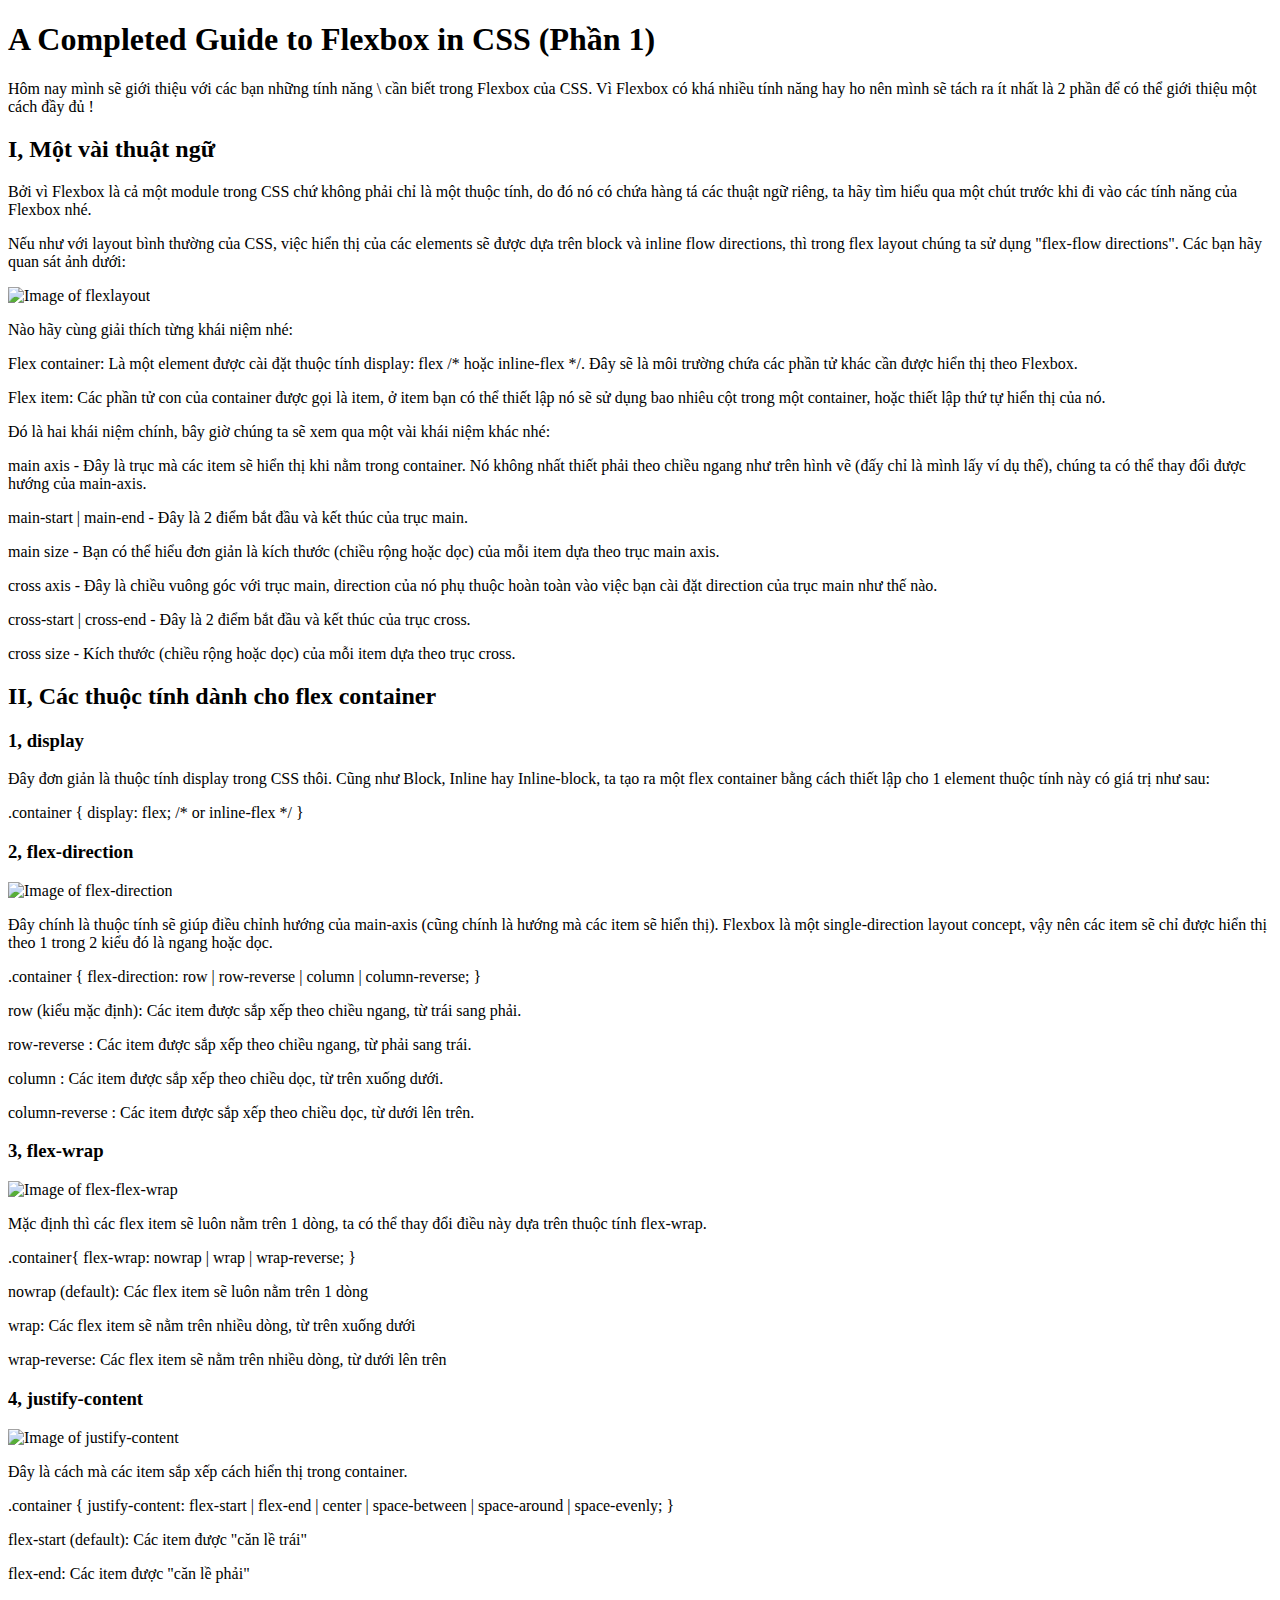
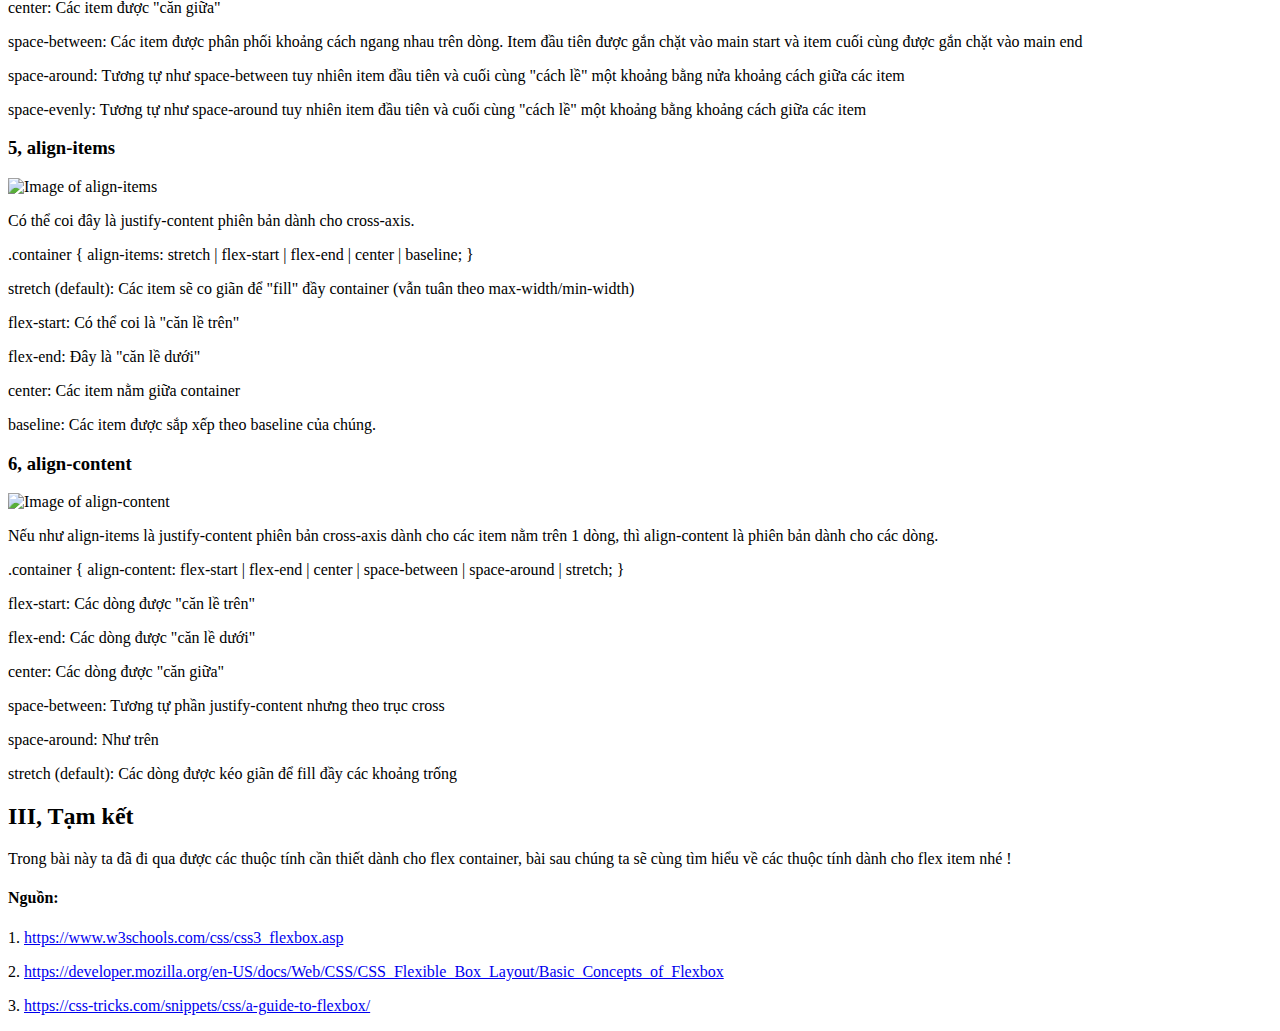
==== index.html @ ac71fc57 "create ex" ====
<!DOCTYPE html>
<html lang="en">
<head>
    <meta charset="UTF-8">
    <meta name="viewport" content="width=device-width, initial-scale=1.0">
    <title>Exercise</title>
</head>
<body>
    <div class="container">
        <h1>A Completed Guide to Flexbox in CSS (Phần 1)</h1>
        <p>Hôm nay mình sẽ giới thiệu với các bạn những tính năng \
            cần biết trong Flexbox của CSS. Vì Flexbox có khá nhiều tính năng hay
             ho nên mình sẽ tách ra ít nhất là 2 phần để có thể giới thiệu một cách đầy đủ !</p>
        <h2>I, Một vài thuật ngữ</h2>
        <p>Bởi vì Flexbox là cả một module trong CSS chứ không phải chỉ là một thuộc tính, 
            do đó nó có chứa hàng tá các thuật ngữ riêng, ta hãy tìm hiểu qua một chút trước 
            khi đi vào các tính năng của Flexbox nhé.</p>
        <p>Nếu như với layout bình thường của CSS, việc hiển thị của các elements sẽ được dựa
             trên block và inline flow directions, thì trong flex layout chúng ta sử dụng "flex-flow directions". 
             Các bạn hãy quan sát ảnh dưới:</p>
        <img src="https://images.viblo.asia/full/cbfd1fde-582c-4d2c-b2ed-56a44b1e4994.png" style="height: 300px; width: 600px;" alt="Image of flexlayout">
        <p>Nào hãy cùng giải thích từng khái niệm nhé:</p>
        <p><span>Flex container:</span> Là một element được cài đặt thuộc tính display: flex /* hoặc 
            inline-flex */. Đây sẽ là môi trường chứa các phần tử khác cần được hiển thị theo Flexbox.</p>
        <p><span>Flex item</span>: Các phần tử con của container được gọi là item, ở item bạn có thể thiết lập nó 
            sẽ sử dụng bao nhiêu cột trong một container, hoặc thiết lập thứ tự hiển thị của nó.</p>
        <p>Đó là hai khái niệm chính, bây giờ chúng ta sẽ xem qua một vài khái niệm khác nhé:</p>
        <p><span>main axis</span> - Đây là trục mà các item sẽ hiển thị khi nằm trong container. Nó không nhất thiết
             phải theo chiều ngang như trên hình vẽ (đấy chỉ là mình lấy ví dụ thế), chúng ta có thể thay
              đổi được hướng của main-axis.</p>
        <p><span>main-start | main-end</span> - Đây là 2 điểm bắt đầu và kết thúc của trục main.</p>
        <p><span>main size</span> - Bạn có thể hiểu đơn giản là kích thước (chiều rộng hoặc dọc) 
            của mỗi item dựa theo trục main axis.</p>
        <p><span>cross axis</span> - Đây là chiều vuông góc với trục main, direction của nó phụ 
            thuộc hoàn toàn vào việc bạn cài đặt direction của trục main như thế nào.</p>
        <p><span>cross-start | cross-end</span> - Đây là 2 điểm bắt đầu và kết thúc của trục cross.</p>
        <p><span>cross size</span> - Kích thước (chiều rộng hoặc dọc) của mỗi item dựa theo trục cross.</p>
        <h2>II, Các thuộc tính dành cho flex container</h2>
        <h3>1, display</h3>
        <p>Đây đơn giản là thuộc tính display trong CSS thôi. Cũng như Block, Inline hay Inline-block, 
            ta tạo ra một flex container bằng cách thiết lập cho 1 element thuộc tính này có giá trị như sau:</p>
        <p>.container {
            display: flex; /* or inline-flex */
          }
          </p>
        <h3>2, flex-direction</h3>
        <img src="https://images.viblo.asia/full/4129cabc-a5c7-4e14-ae31-8216e6ef6916.png" style="height: 300px; width: 600px;" alt="Image of flex-direction">
        <p>Đây chính là thuộc tính sẽ giúp điều chỉnh hướng của main-axis (cũng chính là hướng mà các item sẽ hiển thị). Flexbox
            là một single-direction layout concept, vậy nên các item sẽ chỉ được hiển thị theo 1 trong 2 kiểu đó là ngang hoặc dọc.</p>
        <p>.container {
            flex-direction: row | row-reverse | column | column-reverse;
          }</p>
        <p><span>row</span> (kiểu mặc định): Các item được sắp xếp theo chiều ngang, từ trái sang phải.</p>
        <p><span>row-reverse</span> : Các item được sắp xếp theo chiều ngang, từ phải sang trái.</p>
        <p><span>column</span> : Các item được sắp xếp theo chiều dọc, từ trên xuống dưới.</p>
        <p><span>column-reverse</span> : Các item được sắp xếp theo chiều dọc, từ dưới lên trên.</p>
        <h3>3, flex-wrap</h3>
        <img src="https://images.viblo.asia/full/e1464e5c-18b6-4c76-8da0-399a69aa4590.png" style="height: 300px; width: 600px;" alt="Image of flex-flex-wrap">
        <p>Mặc định thì các flex item sẽ luôn nằm trên 1 dòng, ta có thể thay đổi điều này dựa trên thuộc tính flex-wrap.</p>
        <p>.container{
            flex-wrap: nowrap | wrap | wrap-reverse;
          }</p>
          <p><span>nowrap</span> (default): Các flex item sẽ luôn nằm trên 1 dòng</p>
          <p><span>wrap</span>: Các flex item sẽ nằm trên nhiều dòng, từ trên xuống dưới</p>
          <p><span>wrap-reverse</span>: Các flex item sẽ nằm trên nhiều dòng, từ dưới lên trên</p>
        <h3>4, justify-content</h3>
        <img src="https://images.viblo.asia/full/26b70b28-1b8c-4ea1-b2b5-49e549566070.png" style="height: 450px; width: 300px;" alt="Image of justify-content">
        <p>Đây là cách mà các item sắp xếp cách hiển thị trong container.</p>
        <p>.container {
            justify-content: flex-start | flex-end | center | space-between | space-around | space-evenly;
          }</p>
        <p><span>flex-start</span> (default): Các item được "căn lề trái"</p>
        <p><span>flex-end</span>: Các item được "căn lề phải"</p>
        <p><span>center</span>: Các item được "căn giữa"</p>
        <p><span>space-between</span>: Các item được phân phối khoảng cách ngang 
            nhau trên dòng. Item đầu tiên được gắn chặt vào main start và item cuối cùng được gắn chặt vào main end</p>
        <p><span>space-around</span>: Tương tự như space-between tuy nhiên item đầu tiên và cuối cùng "cách lề" một khoảng bằng nửa 
            khoảng cách giữa các item</p>
        <p><span>space-evenly</span>: Tương tự như space-around tuy nhiên item đầu tiên và cuối cùng "cách lề" một khoảng bằng khoảng
             cách giữa các item</p>
        <h3>5, align-items</h3>
        <img src="https://images.viblo.asia/full/793009f7-e87b-4ec9-9bb7-7523229a89dd.png" style="height: 400px; width: 300px;" alt="Image of align-items">
        <p>Có thể coi đây là justify-content phiên bản dành cho cross-axis.</p>
        <p>.container {
            align-items: stretch | flex-start | flex-end | center | baseline;
          }</p>
          <p><span>stretch</span> (default): Các item sẽ co giãn để "fill" đầy container (vẫn tuân theo max-width/min-width)</p>
          <p><span>flex-start</span>: Có thể coi là "căn lề trên"</p>
          <p><span>flex-end</span>: Đây là "căn lề dưới"</p>
          <p><span>center</span>: Các item nằm giữa container</p>
          <p><span>baseline</span>: Các item được sắp xếp theo baseline của chúng.</p>
        <h3>6, align-content</h3>
        <img src="https://images.viblo.asia/full/51a0934c-0204-4892-a771-1040ebe64838.png" style="height: 400px; width: 300px;" alt="Image of align-content">
        <p>Nếu như align-items là justify-content phiên bản cross-axis dành cho các item nằm trên 1 dòng, thì align-content
             là phiên bản dành cho các dòng.</p>
        <p>.container {
            align-content: flex-start | flex-end | center | space-between | space-around | stretch;
          }</p>
        <p><span>flex-start</span>: Các dòng được "căn lề trên"</p>
        <p><span>flex-end</span>: Các dòng được "căn lề dưới"</p>
        <p><span>center</span>: Các dòng được "căn giữa"</p>
        <p><span>space-between</span>: Tương tự phần justify-content nhưng theo trục cross</p>
        <p><span>space-around</span>: Như trên</p>
        <p><span>stretch</span> (default): Các dòng được kéo giãn để fill đầy các khoảng trống</p>
        <h2>III, Tạm kết</h2>
        <p>Trong bài này ta đã đi qua được các thuộc tính cần thiết dành cho flex container, bài sau chúng ta sẽ cùng tìm hiểu 
            về các thuộc tính dành cho flex item nhé !</p>
        <h4>Nguồn:</h4>
        <p>1. <a href="https://www.w3schools.com/css/css3_flexbox.asp"> https://www.w3schools.com/css/css3_flexbox.asp</a></p>
        <p>2. <a href="https://developer.mozilla.org/en-US/docs/Web/CSS/CSS_Flexible_Box_Layout/Basic_Concepts_of_Flexbox">
            https://developer.mozilla.org/en-US/docs/Web/CSS/CSS_Flexible_Box_Layout/Basic_Concepts_of_Flexbox</a></p>
        <p>3. <a href="https://css-tricks.com/snippets/css/a-guide-to-flexbox/">https://css-tricks.com/snippets/css/a-guide-to-flexbox/</a></p>
    </div>
</body>
</html>
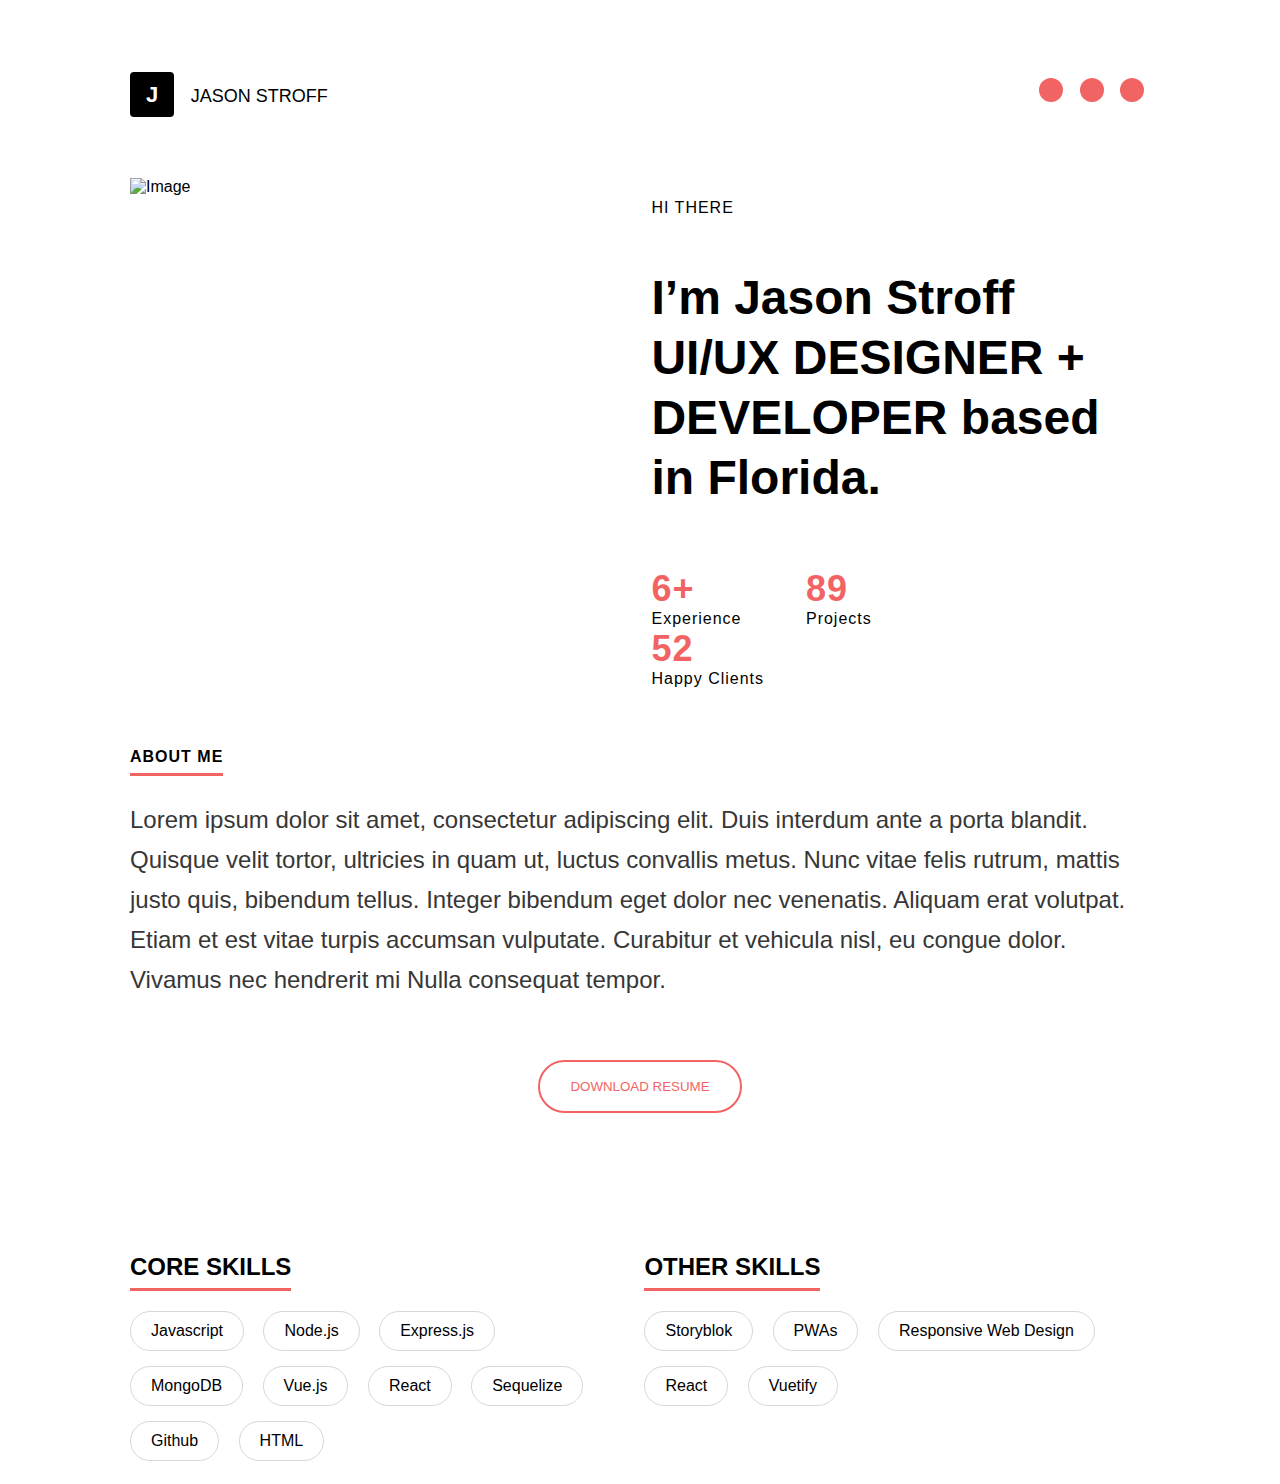
==== commit 2f33ce95: "hiuhiu" ====
--- a/index.html
+++ b/index.html
@@ -3,113 +3,74 @@
 <head>
     <meta charset="UTF-8">
     <meta name="viewport" content="width=device-width, initial-scale=1.0">
-    <title>Exercise</title>
+    <link rel="stylesheet" href="../Day2/style.css">
+    <link rel="stylesheet" href="https://cdnjs.cloudflare.com/ajax/libs/font-awesome/6.5.1/css/all.min.css" integrity="sha512-DTOQO9RWCH3ppGqcWaEA1BIZOC6xxalwEsw9c2QQeAIftl+Vegovlnee1c9QX4TctnWMn13TZye+giMm8e2LwA==" crossorigin="anonymous" referrerpolicy="no-referrer">
+    <title>Exercise2</title>
 </head>
 <body>
     <div class="container">
-        <h1>A Completed Guide to Flexbox in CSS (Phần 1)</h1>
-        <p>Hôm nay mình sẽ giới thiệu với các bạn những tính năng \
-            cần biết trong Flexbox của CSS. Vì Flexbox có khá nhiều tính năng hay
-             ho nên mình sẽ tách ra ít nhất là 2 phần để có thể giới thiệu một cách đầy đủ !</p>
-        <h2>I, Một vài thuật ngữ</h2>
-        <p>Bởi vì Flexbox là cả một module trong CSS chứ không phải chỉ là một thuộc tính, 
-            do đó nó có chứa hàng tá các thuật ngữ riêng, ta hãy tìm hiểu qua một chút trước 
-            khi đi vào các tính năng của Flexbox nhé.</p>
-        <p>Nếu như với layout bình thường của CSS, việc hiển thị của các elements sẽ được dựa
-             trên block và inline flow directions, thì trong flex layout chúng ta sử dụng "flex-flow directions". 
-             Các bạn hãy quan sát ảnh dưới:</p>
-        <img src="https://images.viblo.asia/full/cbfd1fde-582c-4d2c-b2ed-56a44b1e4994.png" style="height: 300px; width: 600px;" alt="Image of flexlayout">
-        <p>Nào hãy cùng giải thích từng khái niệm nhé:</p>
-        <p><span>Flex container:</span> Là một element được cài đặt thuộc tính display: flex /* hoặc 
-            inline-flex */. Đây sẽ là môi trường chứa các phần tử khác cần được hiển thị theo Flexbox.</p>
-        <p><span>Flex item</span>: Các phần tử con của container được gọi là item, ở item bạn có thể thiết lập nó 
-            sẽ sử dụng bao nhiêu cột trong một container, hoặc thiết lập thứ tự hiển thị của nó.</p>
-        <p>Đó là hai khái niệm chính, bây giờ chúng ta sẽ xem qua một vài khái niệm khác nhé:</p>
-        <p><span>main axis</span> - Đây là trục mà các item sẽ hiển thị khi nằm trong container. Nó không nhất thiết
-             phải theo chiều ngang như trên hình vẽ (đấy chỉ là mình lấy ví dụ thế), chúng ta có thể thay
-              đổi được hướng của main-axis.</p>
-        <p><span>main-start | main-end</span> - Đây là 2 điểm bắt đầu và kết thúc của trục main.</p>
-        <p><span>main size</span> - Bạn có thể hiểu đơn giản là kích thước (chiều rộng hoặc dọc) 
-            của mỗi item dựa theo trục main axis.</p>
-        <p><span>cross axis</span> - Đây là chiều vuông góc với trục main, direction của nó phụ 
-            thuộc hoàn toàn vào việc bạn cài đặt direction của trục main như thế nào.</p>
-        <p><span>cross-start | cross-end</span> - Đây là 2 điểm bắt đầu và kết thúc của trục cross.</p>
-        <p><span>cross size</span> - Kích thước (chiều rộng hoặc dọc) của mỗi item dựa theo trục cross.</p>
-        <h2>II, Các thuộc tính dành cho flex container</h2>
-        <h3>1, display</h3>
-        <p>Đây đơn giản là thuộc tính display trong CSS thôi. Cũng như Block, Inline hay Inline-block, 
-            ta tạo ra một flex container bằng cách thiết lập cho 1 element thuộc tính này có giá trị như sau:</p>
-        <p>.container {
-            display: flex; /* or inline-flex */
-          }
-          </p>
-        <h3>2, flex-direction</h3>
-        <img src="https://images.viblo.asia/full/4129cabc-a5c7-4e14-ae31-8216e6ef6916.png" style="height: 300px; width: 600px;" alt="Image of flex-direction">
-        <p>Đây chính là thuộc tính sẽ giúp điều chỉnh hướng của main-axis (cũng chính là hướng mà các item sẽ hiển thị). Flexbox
-            là một single-direction layout concept, vậy nên các item sẽ chỉ được hiển thị theo 1 trong 2 kiểu đó là ngang hoặc dọc.</p>
-        <p>.container {
-            flex-direction: row | row-reverse | column | column-reverse;
-          }</p>
-        <p><span>row</span> (kiểu mặc định): Các item được sắp xếp theo chiều ngang, từ trái sang phải.</p>
-        <p><span>row-reverse</span> : Các item được sắp xếp theo chiều ngang, từ phải sang trái.</p>
-        <p><span>column</span> : Các item được sắp xếp theo chiều dọc, từ trên xuống dưới.</p>
-        <p><span>column-reverse</span> : Các item được sắp xếp theo chiều dọc, từ dưới lên trên.</p>
-        <h3>3, flex-wrap</h3>
-        <img src="https://images.viblo.asia/full/e1464e5c-18b6-4c76-8da0-399a69aa4590.png" style="height: 300px; width: 600px;" alt="Image of flex-flex-wrap">
-        <p>Mặc định thì các flex item sẽ luôn nằm trên 1 dòng, ta có thể thay đổi điều này dựa trên thuộc tính flex-wrap.</p>
-        <p>.container{
-            flex-wrap: nowrap | wrap | wrap-reverse;
-          }</p>
-          <p><span>nowrap</span> (default): Các flex item sẽ luôn nằm trên 1 dòng</p>
-          <p><span>wrap</span>: Các flex item sẽ nằm trên nhiều dòng, từ trên xuống dưới</p>
-          <p><span>wrap-reverse</span>: Các flex item sẽ nằm trên nhiều dòng, từ dưới lên trên</p>
-        <h3>4, justify-content</h3>
-        <img src="https://images.viblo.asia/full/26b70b28-1b8c-4ea1-b2b5-49e549566070.png" style="height: 450px; width: 300px;" alt="Image of justify-content">
-        <p>Đây là cách mà các item sắp xếp cách hiển thị trong container.</p>
-        <p>.container {
-            justify-content: flex-start | flex-end | center | space-between | space-around | space-evenly;
-          }</p>
-        <p><span>flex-start</span> (default): Các item được "căn lề trái"</p>
-        <p><span>flex-end</span>: Các item được "căn lề phải"</p>
-        <p><span>center</span>: Các item được "căn giữa"</p>
-        <p><span>space-between</span>: Các item được phân phối khoảng cách ngang 
-            nhau trên dòng. Item đầu tiên được gắn chặt vào main start và item cuối cùng được gắn chặt vào main end</p>
-        <p><span>space-around</span>: Tương tự như space-between tuy nhiên item đầu tiên và cuối cùng "cách lề" một khoảng bằng nửa 
-            khoảng cách giữa các item</p>
-        <p><span>space-evenly</span>: Tương tự như space-around tuy nhiên item đầu tiên và cuối cùng "cách lề" một khoảng bằng khoảng
-             cách giữa các item</p>
-        <h3>5, align-items</h3>
-        <img src="https://images.viblo.asia/full/793009f7-e87b-4ec9-9bb7-7523229a89dd.png" style="height: 400px; width: 300px;" alt="Image of align-items">
-        <p>Có thể coi đây là justify-content phiên bản dành cho cross-axis.</p>
-        <p>.container {
-            align-items: stretch | flex-start | flex-end | center | baseline;
-          }</p>
-          <p><span>stretch</span> (default): Các item sẽ co giãn để "fill" đầy container (vẫn tuân theo max-width/min-width)</p>
-          <p><span>flex-start</span>: Có thể coi là "căn lề trên"</p>
-          <p><span>flex-end</span>: Đây là "căn lề dưới"</p>
-          <p><span>center</span>: Các item nằm giữa container</p>
-          <p><span>baseline</span>: Các item được sắp xếp theo baseline của chúng.</p>
-        <h3>6, align-content</h3>
-        <img src="https://images.viblo.asia/full/51a0934c-0204-4892-a771-1040ebe64838.png" style="height: 400px; width: 300px;" alt="Image of align-content">
-        <p>Nếu như align-items là justify-content phiên bản cross-axis dành cho các item nằm trên 1 dòng, thì align-content
-             là phiên bản dành cho các dòng.</p>
-        <p>.container {
-            align-content: flex-start | flex-end | center | space-between | space-around | stretch;
-          }</p>
-        <p><span>flex-start</span>: Các dòng được "căn lề trên"</p>
-        <p><span>flex-end</span>: Các dòng được "căn lề dưới"</p>
-        <p><span>center</span>: Các dòng được "căn giữa"</p>
-        <p><span>space-between</span>: Tương tự phần justify-content nhưng theo trục cross</p>
-        <p><span>space-around</span>: Như trên</p>
-        <p><span>stretch</span> (default): Các dòng được kéo giãn để fill đầy các khoảng trống</p>
-        <h2>III, Tạm kết</h2>
-        <p>Trong bài này ta đã đi qua được các thuộc tính cần thiết dành cho flex container, bài sau chúng ta sẽ cùng tìm hiểu 
-            về các thuộc tính dành cho flex item nhé !</p>
-        <h4>Nguồn:</h4>
-        <p>1. <a href="https://www.w3schools.com/css/css3_flexbox.asp"> https://www.w3schools.com/css/css3_flexbox.asp</a></p>
-        <p>2. <a href="https://developer.mozilla.org/en-US/docs/Web/CSS/CSS_Flexible_Box_Layout/Basic_Concepts_of_Flexbox">
-            https://developer.mozilla.org/en-US/docs/Web/CSS/CSS_Flexible_Box_Layout/Basic_Concepts_of_Flexbox</a></p>
-        <p>3. <a href="https://css-tricks.com/snippets/css/a-guide-to-flexbox/">https://css-tricks.com/snippets/css/a-guide-to-flexbox/</a></p>
+        <div class="header">
+            <div class="logo">
+                <span class="symbol-logo">J</span>
+                <a href="#">JASON STROFF</a>
+            </div>
+            <div class="media-icon">
+                <a href="#"><i class="fa-brands fa-github"></i></a>
+                <a href="#"><i class="fa-brands fa-stack-overflow"></i></a>
+                <a href="#" style="margin-right: 0px;"><i class="fa-brands fa-linkedin"></i></a>
+            </div>
+        </div>
+        <div class="content">
+            <div class="image">
+                <img src="https://www.designstub.com/demos/defolio/assets/images/profile-image.jpg" 
+                alt="Image">
+            </div>
+            <div class="section-des">
+                    <h1>
+                        <span class="hi-section">HI THERE</span>
+                         I’m Jason Stroff
+                         <div style="display: block;"></div>
+                         UI/UX DESIGNER + DEVELOPER based in Florida.
+                    </h1>
+                    <div class="activities">
+                        <div class="item-act"><div class="number-act">6+</div>Experience</div>
+                        <div class="item-act"><div class="number-act">89</div>Projects</div>
+                        <div class="item-act"><div class="number-act">52</div>Happy Clients</div>
+                    </div>
+            </div>   
+        </div>
+        <div class="about-content" style="padding: 60px 12px 0px; ">
+            <h2 class="title" style="margin: 0px;">ABOUT ME</h2>
+            <div class="introduce"><p>Lorem ipsum dolor sit amet, consectetur adipiscing elit. Duis interdum ante a porta blandit.
+                 Quisque velit tortor, ultricies in quam ut, luctus convallis metus. Nunc vitae felis rutrum, mattis justo quis, bibendum tellus.
+                Integer bibendum eget dolor nec venenatis. Aliquam erat volutpat. Etiam et est vitae turpis accumsan vulputate. Curabitur et vehicula nisl,
+                eu congue dolor. Vivamus nec hendrerit mi Nulla consequat tempor.</p></div>
+            <div class="download"><button class="resume">DOWNLOAD RESUME</button></div>
+        </div>
+        <div class="skills">
+            <div class="about-skill">
+                <h2 style="display: inline-block; padding-bottom: 7px;border-bottom: 3px solid #f26464;">CORE SKILLS</h2>
+                <br>
+                <div class=" item-skill">Javascript</div>
+                <div class=" item-skill">Node.js</div>
+                <div class=" item-skill">Express.js</div>
+                <div class=" item-skill">MongoDB</div>
+                <div class=" item-skill">Vue.js</div>
+                <div class=" item-skill">React</div>
+                <div class=" item-skill">Sequelize</div>
+                <div class=" item-skill">Github</div>
+                <div class=" item-skill">HTML</div>
+            </div>
+            <div class="about-skill" style="width: 49%;">
+                <h2 style="display: inline-block; padding-bottom: 7px; border-bottom: 3px solid #f26464">OTHER SKILLS</h2>
+                <br>
+                <div class=" item-skill">Storyblok</div>
+                <div class=" item-skill">PWAs</div>
+                <div class=" item-skill">Responsive Web Design</div>
+                <div class=" item-skill">React</div>
+                <div class=" item-skill">Vuetify</div>
+            </div>
+        </div>
     </div>
 </body>
 </html>--- a/Day2/style.css
+++ b/Day2/style.css
@@ -0,0 +1,154 @@
+body{
+    font-family: 'Inter', sans-serif;
+}
+.container{
+    margin: 0px 110px;
+}
+.header{
+    padding: 70px 0px;
+    display: block;
+    box-sizing: border-box;
+}
+.logo{
+    width: 50%;
+    padding-left: 12px;
+    margin-left: 0px;
+    display: inline-block;
+    box-sizing: border-box;
+}
+.logo a{
+    text-decoration: none;
+    font-style: normal;
+    font-size: 18px;
+    color: black;
+}
+.media-icon{
+    width: 49%;
+    display: inline-block;
+    box-sizing: border-box;
+    text-align: right;
+    padding-right: 12px;
+}
+.media-icon a{
+    display: inline-block;
+    height: 24px;
+    width: 24px;
+    text-align: center;
+    background-color: #f26464;
+    color: #fff;
+    font-weight: 400;
+    font-size: 16px;
+    border-radius: 12px;
+    margin-right: 12px;
+}
+.symbol-logo{
+    background-color: black;
+    color: white;
+    font-size: 22px;
+    font-weight: 600;
+    box-sizing: border-box;
+    padding: 10px 16px;
+    border-radius: 4px;
+    margin-right: 12px;
+}
+.fa-brands{
+    margin-top: 4px;
+}
+.content{
+    box-sizing: border-box;
+    display: inline-block;
+    height: 100%;
+}
+.image{
+    display: inline-block;
+    height: 100%;
+    width: 41.66666667%;
+    padding: 0px 12px;
+}
+.image img{
+    width: 100%;
+    height: auto;
+}
+.section-des{
+    vertical-align: top;
+    padding-right: 0px;
+    padding-left: 70px;
+    box-sizing: border-box;
+    display: inline-block;
+    width: 50%;
+}
+h1{
+    margin: 0px;
+    font-size: 48px;
+    font-weight: 600;
+    line-height: 60px;
+}
+.hi-section{
+    display: block;
+    font-size: 16px;
+    letter-spacing: 1px;
+    font-weight: 500;
+    padding-bottom: 30px;
+}
+.activities{
+    margin-top: 60px;
+}
+.item-act{
+    display: inline-block;
+    margin-right: 60px;
+    font-size: 16px;
+    letter-spacing: 1px;
+}
+.number-act{
+    color: #f26464;
+    font-size: 36px;
+    font-weight: 800;
+}
+.title{
+    display: inline-block;
+    font-weight: 700;
+    color: #000;
+    letter-spacing: 1px;
+    font-size: 16px;
+    padding-bottom: 7px;
+    border-bottom: 3px solid #f26464;
+}
+.introduce{
+    color: #373737;
+    font-size: 24px;
+    line-height: 40px;
+    font-weight: 300;
+    margin-bottom: 60px;
+}
+.download{
+    text-align: center;
+    margin: 0px;
+    padding-bottom: 120px;
+}
+.resume{
+    display: inline-block;
+    border: 2px solid #f26464;
+    padding: 17px 30px;
+    color: #f26464;
+    border-radius: 60px;
+    background-color: #fff;
+}
+.skills{
+    padding: 0px 12px;
+    margin: 0px;
+}
+.about-skill{
+    vertical-align: top;
+    margin: 0px;
+    padding: 0px;
+    display: inline-block;
+    width: 50%;
+}
+.item-skill{
+    display: inline-block;
+    border: 1px solid #D7D7D7;
+    padding: 10px 20px;
+    margin-right: 15px;
+    margin-bottom: 15px;
+    border-radius: 40px;
+}
